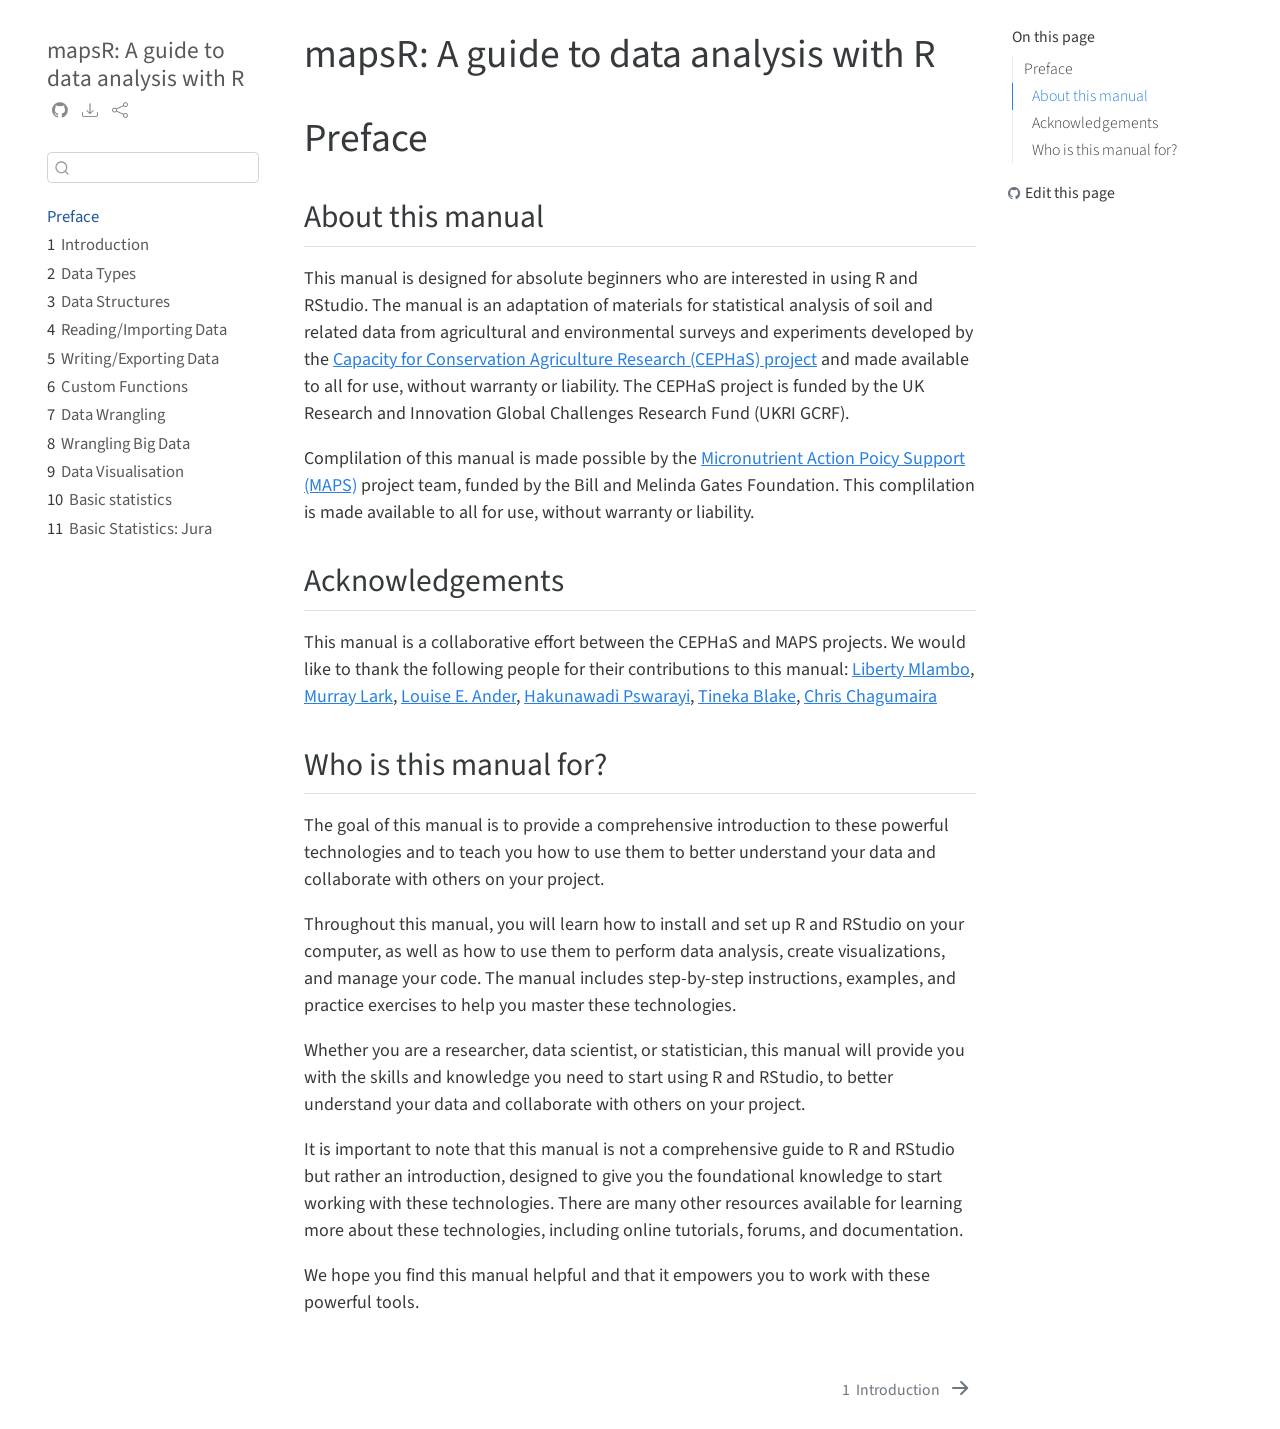
==== docs/index.html @ cfa2ccb9 "Book render" ====
<!DOCTYPE html>
<html xmlns="http://www.w3.org/1999/xhtml" lang="en" xml:lang="en"><head>

<meta charset="utf-8">
<meta name="generator" content="quarto-1.2.313">

<meta name="viewport" content="width=device-width, initial-scale=1.0, user-scalable=yes">


<title>mapsR: A guide to data analysis with R</title>
<style>
code{white-space: pre-wrap;}
span.smallcaps{font-variant: small-caps;}
div.columns{display: flex; gap: min(4vw, 1.5em);}
div.column{flex: auto; overflow-x: auto;}
div.hanging-indent{margin-left: 1.5em; text-indent: -1.5em;}
ul.task-list{list-style: none;}
ul.task-list li input[type="checkbox"] {
  width: 0.8em;
  margin: 0 0.8em 0.2em -1.6em;
  vertical-align: middle;
}
</style>


<script src="site_libs/quarto-nav/quarto-nav.js"></script>
<script src="site_libs/quarto-nav/headroom.min.js"></script>
<script src="site_libs/clipboard/clipboard.min.js"></script>
<script src="site_libs/quarto-search/autocomplete.umd.js"></script>
<script src="site_libs/quarto-search/fuse.min.js"></script>
<script src="site_libs/quarto-search/quarto-search.js"></script>
<meta name="quarto:offset" content="./">
<link href="./intro.html" rel="next">
<script src="site_libs/quarto-html/quarto.js"></script>
<script src="site_libs/quarto-html/popper.min.js"></script>
<script src="site_libs/quarto-html/tippy.umd.min.js"></script>
<script src="site_libs/quarto-html/anchor.min.js"></script>
<link href="site_libs/quarto-html/tippy.css" rel="stylesheet">
<link href="site_libs/quarto-html/quarto-syntax-highlighting.css" rel="stylesheet" id="quarto-text-highlighting-styles">
<script src="site_libs/bootstrap/bootstrap.min.js"></script>
<link href="site_libs/bootstrap/bootstrap-icons.css" rel="stylesheet">
<link href="site_libs/bootstrap/bootstrap.min.css" rel="stylesheet" id="quarto-bootstrap" data-mode="light">
<script id="quarto-search-options" type="application/json">{
  "location": "sidebar",
  "copy-button": false,
  "collapse-after": 3,
  "panel-placement": "start",
  "type": "textbox",
  "limit": 20,
  "language": {
    "search-no-results-text": "No results",
    "search-matching-documents-text": "matching documents",
    "search-copy-link-title": "Copy link to search",
    "search-hide-matches-text": "Hide additional matches",
    "search-more-match-text": "more match in this document",
    "search-more-matches-text": "more matches in this document",
    "search-clear-button-title": "Clear",
    "search-detached-cancel-button-title": "Cancel",
    "search-submit-button-title": "Submit"
  }
}</script>


</head>

<body class="nav-sidebar floating">

<div id="quarto-search-results"></div>
  <header id="quarto-header" class="headroom fixed-top">
  <nav class="quarto-secondary-nav" data-bs-toggle="collapse" data-bs-target="#quarto-sidebar" aria-controls="quarto-sidebar" aria-expanded="false" aria-label="Toggle sidebar navigation" onclick="if (window.quartoToggleHeadroom) { window.quartoToggleHeadroom(); }">
    <div class="container-fluid d-flex justify-content-between">
      <h1 class="quarto-secondary-nav-title">mapsR: A guide to data analysis with R</h1>
      <button type="button" class="quarto-btn-toggle btn" aria-label="Show secondary navigation">
        <i class="bi bi-chevron-right"></i>
      </button>
    </div>
  </nav>
</header>
<!-- content -->
<div id="quarto-content" class="quarto-container page-columns page-rows-contents page-layout-article">
<!-- sidebar -->
  <nav id="quarto-sidebar" class="sidebar collapse sidebar-navigation floating overflow-auto">
    <div class="pt-lg-2 mt-2 text-left sidebar-header">
    <div class="sidebar-title mb-0 py-0">
      <a href="./">mapsR: A guide to data analysis with R</a> 
        <div class="sidebar-tools-main tools-wide">
    <a href="https://github.com/dzvoti/mapsR/" title="Source Code" class="sidebar-tool px-1"><i class="bi bi-github"></i></a>
    <a href="" title="Download" id="sidebar-tool-dropdown-0" class="sidebar-tool dropdown-toggle px-1" data-bs-toggle="dropdown" aria-expanded="false"><i class="bi bi-download"></i></a>
    <ul class="dropdown-menu" aria-labelledby="sidebar-tool-dropdown-0">
        <li>
          <a class="dropdown-item sidebar-tools-main-item" href="./mapsR.pdf">
            <i class="bi bi-bi-file-pdf pe-1"></i>
          Download PDF
          </a>
        </li>
        <li>
          <a class="dropdown-item sidebar-tools-main-item" href="./mapsR.epub">
            <i class="bi bi-bi-journal pe-1"></i>
          Download ePub
          </a>
        </li>
    </ul>
    <a href="" title="Share" id="sidebar-tool-dropdown-1" class="sidebar-tool dropdown-toggle px-1" data-bs-toggle="dropdown" aria-expanded="false"><i class="bi bi-share"></i></a>
    <ul class="dropdown-menu" aria-labelledby="sidebar-tool-dropdown-1">
        <li>
          <a class="dropdown-item sidebar-tools-main-item" href="https://twitter.com/intent/tweet?url=|url|">
            <i class="bi bi-bi-twitter pe-1"></i>
          Twitter
          </a>
        </li>
        <li>
          <a class="dropdown-item sidebar-tools-main-item" href="https://www.facebook.com/sharer/sharer.php?u=|url|">
            <i class="bi bi-bi-facebook pe-1"></i>
          Facebook
          </a>
        </li>
    </ul>
</div>
    </div>
      </div>
      <div class="mt-2 flex-shrink-0 align-items-center">
        <div class="sidebar-search">
        <div id="quarto-search" class="" title="Search"></div>
        </div>
      </div>
    <div class="sidebar-menu-container"> 
    <ul class="list-unstyled mt-1">
        <li class="sidebar-item">
  <div class="sidebar-item-container"> 
  <a href="./index.html" class="sidebar-item-text sidebar-link active">Preface</a>
  </div>
</li>
        <li class="sidebar-item">
  <div class="sidebar-item-container"> 
  <a href="./intro.html" class="sidebar-item-text sidebar-link"><span class="chapter-number">1</span>&nbsp; <span class="chapter-title">Introduction</span></a>
  </div>
</li>
        <li class="sidebar-item">
  <div class="sidebar-item-container"> 
  <a href="./data_types.html" class="sidebar-item-text sidebar-link"><span class="chapter-number">2</span>&nbsp; <span class="chapter-title">Data Types</span></a>
  </div>
</li>
        <li class="sidebar-item">
  <div class="sidebar-item-container"> 
  <a href="./data_structures.html" class="sidebar-item-text sidebar-link"><span class="chapter-number">3</span>&nbsp; <span class="chapter-title">Data Structures</span></a>
  </div>
</li>
        <li class="sidebar-item">
  <div class="sidebar-item-container"> 
  <a href="./reading_data.html" class="sidebar-item-text sidebar-link"><span class="chapter-number">4</span>&nbsp; <span class="chapter-title">Reading/Importing Data</span></a>
  </div>
</li>
        <li class="sidebar-item">
  <div class="sidebar-item-container"> 
  <a href="./writing_data.html" class="sidebar-item-text sidebar-link"><span class="chapter-number">5</span>&nbsp; <span class="chapter-title">Writing/Exporting Data</span></a>
  </div>
</li>
        <li class="sidebar-item">
  <div class="sidebar-item-container"> 
  <a href="./functions.html" class="sidebar-item-text sidebar-link"><span class="chapter-number">6</span>&nbsp; <span class="chapter-title">Custom Functions</span></a>
  </div>
</li>
        <li class="sidebar-item">
  <div class="sidebar-item-container"> 
  <a href="./data_wrangling.html" class="sidebar-item-text sidebar-link"><span class="chapter-number">7</span>&nbsp; <span class="chapter-title">Data Wrangling</span></a>
  </div>
</li>
        <li class="sidebar-item">
  <div class="sidebar-item-container"> 
  <a href="./big_data.html" class="sidebar-item-text sidebar-link"><span class="chapter-number">8</span>&nbsp; <span class="chapter-title">Wrangling Big Data</span></a>
  </div>
</li>
        <li class="sidebar-item">
  <div class="sidebar-item-container"> 
  <a href="./data_visualisation.html" class="sidebar-item-text sidebar-link"><span class="chapter-number">9</span>&nbsp; <span class="chapter-title">Data Visualisation</span></a>
  </div>
</li>
        <li class="sidebar-item">
  <div class="sidebar-item-container"> 
  <a href="./basic_statistics.html" class="sidebar-item-text sidebar-link"><span class="chapter-number">10</span>&nbsp; <span class="chapter-title">Basic statistics</span></a>
  </div>
</li>
        <li class="sidebar-item">
  <div class="sidebar-item-container"> 
  <a href="./jura.html" class="sidebar-item-text sidebar-link"><span class="chapter-number">11</span>&nbsp; <span class="chapter-title">Basic Statistics: Jura</span></a>
  </div>
</li>
    </ul>
    </div>
</nav>
<!-- margin-sidebar -->
    <div id="quarto-margin-sidebar" class="sidebar margin-sidebar">
        <nav id="TOC" role="doc-toc" class="toc-active">
    <h2 id="toc-title">On this page</h2>
   
  <ul>
  <li><a href="#preface" id="toc-preface" class="nav-link active" data-scroll-target="#preface">Preface</a>
  <ul class="collapse">
  <li><a href="#about-this-manual" id="toc-about-this-manual" class="nav-link" data-scroll-target="#about-this-manual">About this manual</a></li>
  <li><a href="#acknowledgements" id="toc-acknowledgements" class="nav-link" data-scroll-target="#acknowledgements">Acknowledgements</a></li>
  <li><a href="#who-is-this-manual-for" id="toc-who-is-this-manual-for" class="nav-link" data-scroll-target="#who-is-this-manual-for">Who is this manual for?</a></li>
  </ul></li>
  </ul>
<div class="toc-actions"><div><i class="bi bi-github"></i></div><div class="action-links"><p><a href="https://github.com/dzvoti/mapsR/edit/main/index.qmd" class="toc-action">Edit this page</a></p></div></div></nav>
    </div>
<!-- main -->
<main class="content" id="quarto-document-content">

<header id="title-block-header" class="quarto-title-block default">
<div class="quarto-title">
<h1 class="title d-none d-lg-block">mapsR: A guide to data analysis with R</h1>
</div>



<div class="quarto-title-meta">

    
  
    
  </div>
  

</header>

<section id="preface" class="level1 unnumbered">
<h1 class="unnumbered">Preface</h1>
<section id="about-this-manual" class="level2 unnumbered">
<h2 class="unnumbered anchored" data-anchor-id="about-this-manual">About this manual</h2>
<p>This manual is designed for absolute beginners who are interested in using R and RStudio. The manual is an adaptation of materials for statistical analysis of soil and related data from agricultural and environmental surveys and experiments developed by the <a href="">Capacity for Conservation Agriculture Research (CEPHaS) project</a> and made available to all for use, without warranty or liability. The CEPHaS project is funded by the UK Research and Innovation Global Challenges Research Fund (UKRI GCRF).</p>
<p>Complilation of this manual is made possible by the <a href="">Micronutrient Action Poicy Support (MAPS)</a> project team, funded by the Bill and Melinda Gates Foundation. This complilation is made available to all for use, without warranty or liability.</p>
</section>
<section id="acknowledgements" class="level2 unnumbered">
<h2 class="unnumbered anchored" data-anchor-id="acknowledgements">Acknowledgements</h2>
<p>This manual is a collaborative effort between the CEPHaS and MAPS projects. We would like to thank the following people for their contributions to this manual: <a href="">Liberty Mlambo</a>, <a href="">Murray Lark</a>, <a href="">Louise E. Ander</a>, <a href="">Hakunawadi Pswarayi</a>, <a href="">Tineka Blake</a>, <a href="">Chris Chagumaira</a></p>
</section>
<section id="who-is-this-manual-for" class="level2 unnumbered">
<h2 class="unnumbered anchored" data-anchor-id="who-is-this-manual-for">Who is this manual for?</h2>
<p>The goal of this manual is to provide a comprehensive introduction to these powerful technologies and to teach you how to use them to better understand your data and collaborate with others on your project.</p>
<p>Throughout this manual, you will learn how to install and set up R and RStudio on your computer, as well as how to use them to perform data analysis, create visualizations, and manage your code. The manual includes step-by-step instructions, examples, and practice exercises to help you master these technologies.</p>
<p>Whether you are a researcher, data scientist, or statistician, this manual will provide you with the skills and knowledge you need to start using R and RStudio, to better understand your data and collaborate with others on your project.</p>
<p>It is important to note that this manual is not a comprehensive guide to R and RStudio but rather an introduction, designed to give you the foundational knowledge to start working with these technologies. There are many other resources available for learning more about these technologies, including online tutorials, forums, and documentation.</p>
<p>We hope you find this manual helpful and that it empowers you to work with these powerful tools.</p>


</section>
</section>

</main> <!-- /main -->
<script id="quarto-html-after-body" type="application/javascript">
window.document.addEventListener("DOMContentLoaded", function (event) {
  const toggleBodyColorMode = (bsSheetEl) => {
    const mode = bsSheetEl.getAttribute("data-mode");
    const bodyEl = window.document.querySelector("body");
    if (mode === "dark") {
      bodyEl.classList.add("quarto-dark");
      bodyEl.classList.remove("quarto-light");
    } else {
      bodyEl.classList.add("quarto-light");
      bodyEl.classList.remove("quarto-dark");
    }
  }
  const toggleBodyColorPrimary = () => {
    const bsSheetEl = window.document.querySelector("link#quarto-bootstrap");
    if (bsSheetEl) {
      toggleBodyColorMode(bsSheetEl);
    }
  }
  toggleBodyColorPrimary();  
  const icon = "";
  const anchorJS = new window.AnchorJS();
  anchorJS.options = {
    placement: 'right',
    icon: icon
  };
  anchorJS.add('.anchored');
  const clipboard = new window.ClipboardJS('.code-copy-button', {
    target: function(trigger) {
      return trigger.previousElementSibling;
    }
  });
  clipboard.on('success', function(e) {
    // button target
    const button = e.trigger;
    // don't keep focus
    button.blur();
    // flash "checked"
    button.classList.add('code-copy-button-checked');
    var currentTitle = button.getAttribute("title");
    button.setAttribute("title", "Copied!");
    let tooltip;
    if (window.bootstrap) {
      button.setAttribute("data-bs-toggle", "tooltip");
      button.setAttribute("data-bs-placement", "left");
      button.setAttribute("data-bs-title", "Copied!");
      tooltip = new bootstrap.Tooltip(button, 
        { trigger: "manual", 
          customClass: "code-copy-button-tooltip",
          offset: [0, -8]});
      tooltip.show();    
    }
    setTimeout(function() {
      if (tooltip) {
        tooltip.hide();
        button.removeAttribute("data-bs-title");
        button.removeAttribute("data-bs-toggle");
        button.removeAttribute("data-bs-placement");
      }
      button.setAttribute("title", currentTitle);
      button.classList.remove('code-copy-button-checked');
    }, 1000);
    // clear code selection
    e.clearSelection();
  });
  function tippyHover(el, contentFn) {
    const config = {
      allowHTML: true,
      content: contentFn,
      maxWidth: 500,
      delay: 100,
      arrow: false,
      appendTo: function(el) {
          return el.parentElement;
      },
      interactive: true,
      interactiveBorder: 10,
      theme: 'quarto',
      placement: 'bottom-start'
    };
    window.tippy(el, config); 
  }
  const noterefs = window.document.querySelectorAll('a[role="doc-noteref"]');
  for (var i=0; i<noterefs.length; i++) {
    const ref = noterefs[i];
    tippyHover(ref, function() {
      // use id or data attribute instead here
      let href = ref.getAttribute('data-footnote-href') || ref.getAttribute('href');
      try { href = new URL(href).hash; } catch {}
      const id = href.replace(/^#\/?/, "");
      const note = window.document.getElementById(id);
      return note.innerHTML;
    });
  }
  const findCites = (el) => {
    const parentEl = el.parentElement;
    if (parentEl) {
      const cites = parentEl.dataset.cites;
      if (cites) {
        return {
          el,
          cites: cites.split(' ')
        };
      } else {
        return findCites(el.parentElement)
      }
    } else {
      return undefined;
    }
  };
  var bibliorefs = window.document.querySelectorAll('a[role="doc-biblioref"]');
  for (var i=0; i<bibliorefs.length; i++) {
    const ref = bibliorefs[i];
    const citeInfo = findCites(ref);
    if (citeInfo) {
      tippyHover(citeInfo.el, function() {
        var popup = window.document.createElement('div');
        citeInfo.cites.forEach(function(cite) {
          var citeDiv = window.document.createElement('div');
          citeDiv.classList.add('hanging-indent');
          citeDiv.classList.add('csl-entry');
          var biblioDiv = window.document.getElementById('ref-' + cite);
          if (biblioDiv) {
            citeDiv.innerHTML = biblioDiv.innerHTML;
          }
          popup.appendChild(citeDiv);
        });
        return popup.innerHTML;
      });
    }
  }
});
</script>
<nav class="page-navigation">
  <div class="nav-page nav-page-previous">
  </div>
  <div class="nav-page nav-page-next">
      <a href="./intro.html" class="pagination-link">
        <span class="nav-page-text"><span class="chapter-number">1</span>&nbsp; <span class="chapter-title">Introduction</span></span> <i class="bi bi-arrow-right-short"></i>
      </a>
  </div>
</nav>
</div> <!-- /content -->



</body></html>
---- docs/site_libs/quarto-html/tippy.css ----
.tippy-box[data-animation=fade][data-state=hidden]{opacity:0}[data-tippy-root]{max-width:calc(100vw - 10px)}.tippy-box{position:relative;background-color:#333;color:#fff;border-radius:4px;font-size:14px;line-height:1.4;white-space:normal;outline:0;transition-property:transform,visibility,opacity}.tippy-box[data-placement^=top]>.tippy-arrow{bottom:0}.tippy-box[data-placement^=top]>.tippy-arrow:before{bottom:-7px;left:0;border-width:8px 8px 0;border-top-color:initial;transform-origin:center top}.tippy-box[data-placement^=bottom]>.tippy-arrow{top:0}.tippy-box[data-placement^=bottom]>.tippy-arrow:before{top:-7px;left:0;border-width:0 8px 8px;border-bottom-color:initial;transform-origin:center bottom}.tippy-box[data-placement^=left]>.tippy-arrow{right:0}.tippy-box[data-placement^=left]>.tippy-arrow:before{border-width:8px 0 8px 8px;border-left-color:initial;right:-7px;transform-origin:center left}.tippy-box[data-placement^=right]>.tippy-arrow{left:0}.tippy-box[data-placement^=right]>.tippy-arrow:before{left:-7px;border-width:8px 8px 8px 0;border-right-color:initial;transform-origin:center right}.tippy-box[data-inertia][data-state=visible]{transition-timing-function:cubic-bezier(.54,1.5,.38,1.11)}.tippy-arrow{width:16px;height:16px;color:#333}.tippy-arrow:before{content:"";position:absolute;border-color:transparent;border-style:solid}.tippy-content{position:relative;padding:5px 9px;z-index:1}
---- docs/site_libs/quarto-html/quarto-syntax-highlighting.css ----
/* quarto syntax highlight colors */
:root {
  --quarto-hl-ot-color: #003B4F;
  --quarto-hl-at-color: #657422;
  --quarto-hl-ss-color: #20794D;
  --quarto-hl-an-color: #5E5E5E;
  --quarto-hl-fu-color: #4758AB;
  --quarto-hl-st-color: #20794D;
  --quarto-hl-cf-color: #003B4F;
  --quarto-hl-op-color: #5E5E5E;
  --quarto-hl-er-color: #AD0000;
  --quarto-hl-bn-color: #AD0000;
  --quarto-hl-al-color: #AD0000;
  --quarto-hl-va-color: #111111;
  --quarto-hl-bu-color: inherit;
  --quarto-hl-ex-color: inherit;
  --quarto-hl-pp-color: #AD0000;
  --quarto-hl-in-color: #5E5E5E;
  --quarto-hl-vs-color: #20794D;
  --quarto-hl-wa-color: #5E5E5E;
  --quarto-hl-do-color: #5E5E5E;
  --quarto-hl-im-color: #00769E;
  --quarto-hl-ch-color: #20794D;
  --quarto-hl-dt-color: #AD0000;
  --quarto-hl-fl-color: #AD0000;
  --quarto-hl-co-color: #5E5E5E;
  --quarto-hl-cv-color: #5E5E5E;
  --quarto-hl-cn-color: #8f5902;
  --quarto-hl-sc-color: #5E5E5E;
  --quarto-hl-dv-color: #AD0000;
  --quarto-hl-kw-color: #003B4F;
}

/* other quarto variables */
:root {
  --quarto-font-monospace: SFMono-Regular, Menlo, Monaco, Consolas, "Liberation Mono", "Courier New", monospace;
}

pre > code.sourceCode > span {
  color: #003B4F;
}

code span {
  color: #003B4F;
}

code.sourceCode > span {
  color: #003B4F;
}

div.sourceCode,
div.sourceCode pre.sourceCode {
  color: #003B4F;
}

code span.ot {
  color: #003B4F;
}

code span.at {
  color: #657422;
}

code span.ss {
  color: #20794D;
}

code span.an {
  color: #5E5E5E;
}

code span.fu {
  color: #4758AB;
}

code span.st {
  color: #20794D;
}

code span.cf {
  color: #003B4F;
}

code span.op {
  color: #5E5E5E;
}

code span.er {
  color: #AD0000;
}

code span.bn {
  color: #AD0000;
}

code span.al {
  color: #AD0000;
}

code span.va {
  color: #111111;
}

code span.pp {
  color: #AD0000;
}

code span.in {
  color: #5E5E5E;
}

code span.vs {
  color: #20794D;
}

code span.wa {
  color: #5E5E5E;
  font-style: italic;
}

code span.do {
  color: #5E5E5E;
  font-style: italic;
}

code span.im {
  color: #00769E;
}

code span.ch {
  color: #20794D;
}

code span.dt {
  color: #AD0000;
}

code span.fl {
  color: #AD0000;
}

code span.co {
  color: #5E5E5E;
}

code span.cv {
  color: #5E5E5E;
  font-style: italic;
}

code span.cn {
  color: #8f5902;
}

code span.sc {
  color: #5E5E5E;
}

code span.dv {
  color: #AD0000;
}

code span.kw {
  color: #003B4F;
}

.prevent-inlining {
  content: "</";
}

/*# sourceMappingURL=debc5d5d77c3f9108843748ff7464032.css.map */
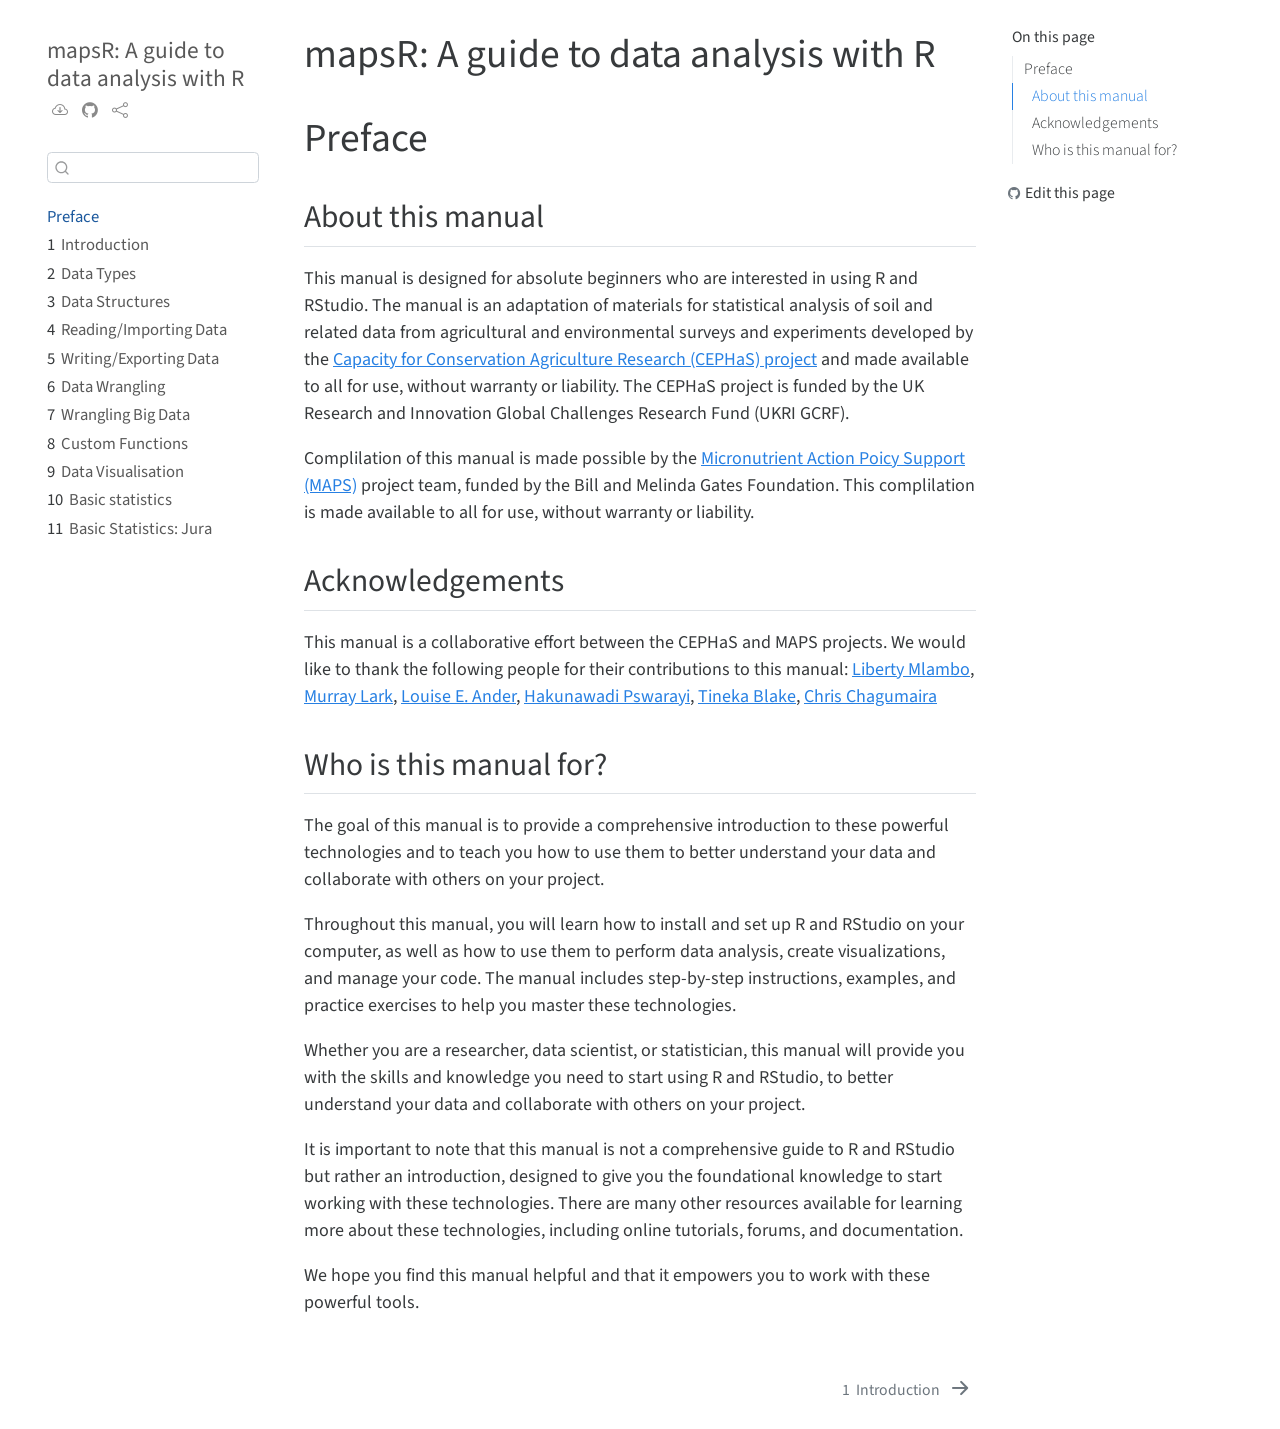
==== commit e49a42fe: "Updated the whole manual" ====
--- a/docs/index.html
+++ b/docs/index.html
@@ -84,24 +84,10 @@
     <div class="sidebar-title mb-0 py-0">
       <a href="./">mapsR: A guide to data analysis with R</a> 
         <div class="sidebar-tools-main tools-wide">
+    <a href="https://dzvoti.github.io/mapsR/data.zip" title="" class="sidebar-tool px-1"><i class="bi bi-cloud-arrow-down"></i></a>
     <a href="https://github.com/dzvoti/mapsR/" title="Source Code" class="sidebar-tool px-1"><i class="bi bi-github"></i></a>
-    <a href="" title="Download" id="sidebar-tool-dropdown-0" class="sidebar-tool dropdown-toggle px-1" data-bs-toggle="dropdown" aria-expanded="false"><i class="bi bi-download"></i></a>
+    <a href="" title="Share" id="sidebar-tool-dropdown-0" class="sidebar-tool dropdown-toggle px-1" data-bs-toggle="dropdown" aria-expanded="false"><i class="bi bi-share"></i></a>
     <ul class="dropdown-menu" aria-labelledby="sidebar-tool-dropdown-0">
-        <li>
-          <a class="dropdown-item sidebar-tools-main-item" href="./mapsR.pdf">
-            <i class="bi bi-bi-file-pdf pe-1"></i>
-          Download PDF
-          </a>
-        </li>
-        <li>
-          <a class="dropdown-item sidebar-tools-main-item" href="./mapsR.epub">
-            <i class="bi bi-bi-journal pe-1"></i>
-          Download ePub
-          </a>
-        </li>
-    </ul>
-    <a href="" title="Share" id="sidebar-tool-dropdown-1" class="sidebar-tool dropdown-toggle px-1" data-bs-toggle="dropdown" aria-expanded="false"><i class="bi bi-share"></i></a>
-    <ul class="dropdown-menu" aria-labelledby="sidebar-tool-dropdown-1">
         <li>
           <a class="dropdown-item sidebar-tools-main-item" href="https://twitter.com/intent/tweet?url=|url|">
             <i class="bi bi-bi-twitter pe-1"></i>
@@ -157,17 +143,17 @@
 </li>
         <li class="sidebar-item">
   <div class="sidebar-item-container"> 
-  <a href="./functions.html" class="sidebar-item-text sidebar-link"><span class="chapter-number">6</span>&nbsp; <span class="chapter-title">Custom Functions</span></a>
-  </div>
-</li>
-        <li class="sidebar-item">
-  <div class="sidebar-item-container"> 
-  <a href="./data_wrangling.html" class="sidebar-item-text sidebar-link"><span class="chapter-number">7</span>&nbsp; <span class="chapter-title">Data Wrangling</span></a>
-  </div>
-</li>
-        <li class="sidebar-item">
-  <div class="sidebar-item-container"> 
-  <a href="./big_data.html" class="sidebar-item-text sidebar-link"><span class="chapter-number">8</span>&nbsp; <span class="chapter-title">Wrangling Big Data</span></a>
+  <a href="./data_wrangling.html" class="sidebar-item-text sidebar-link"><span class="chapter-number">6</span>&nbsp; <span class="chapter-title">Data Wrangling</span></a>
+  </div>
+</li>
+        <li class="sidebar-item">
+  <div class="sidebar-item-container"> 
+  <a href="./big_data.html" class="sidebar-item-text sidebar-link"><span class="chapter-number">7</span>&nbsp; <span class="chapter-title">Wrangling Big Data</span></a>
+  </div>
+</li>
+        <li class="sidebar-item">
+  <div class="sidebar-item-container"> 
+  <a href="./functions.html" class="sidebar-item-text sidebar-link"><span class="chapter-number">8</span>&nbsp; <span class="chapter-title">Custom Functions</span></a>
   </div>
 </li>
         <li class="sidebar-item">
